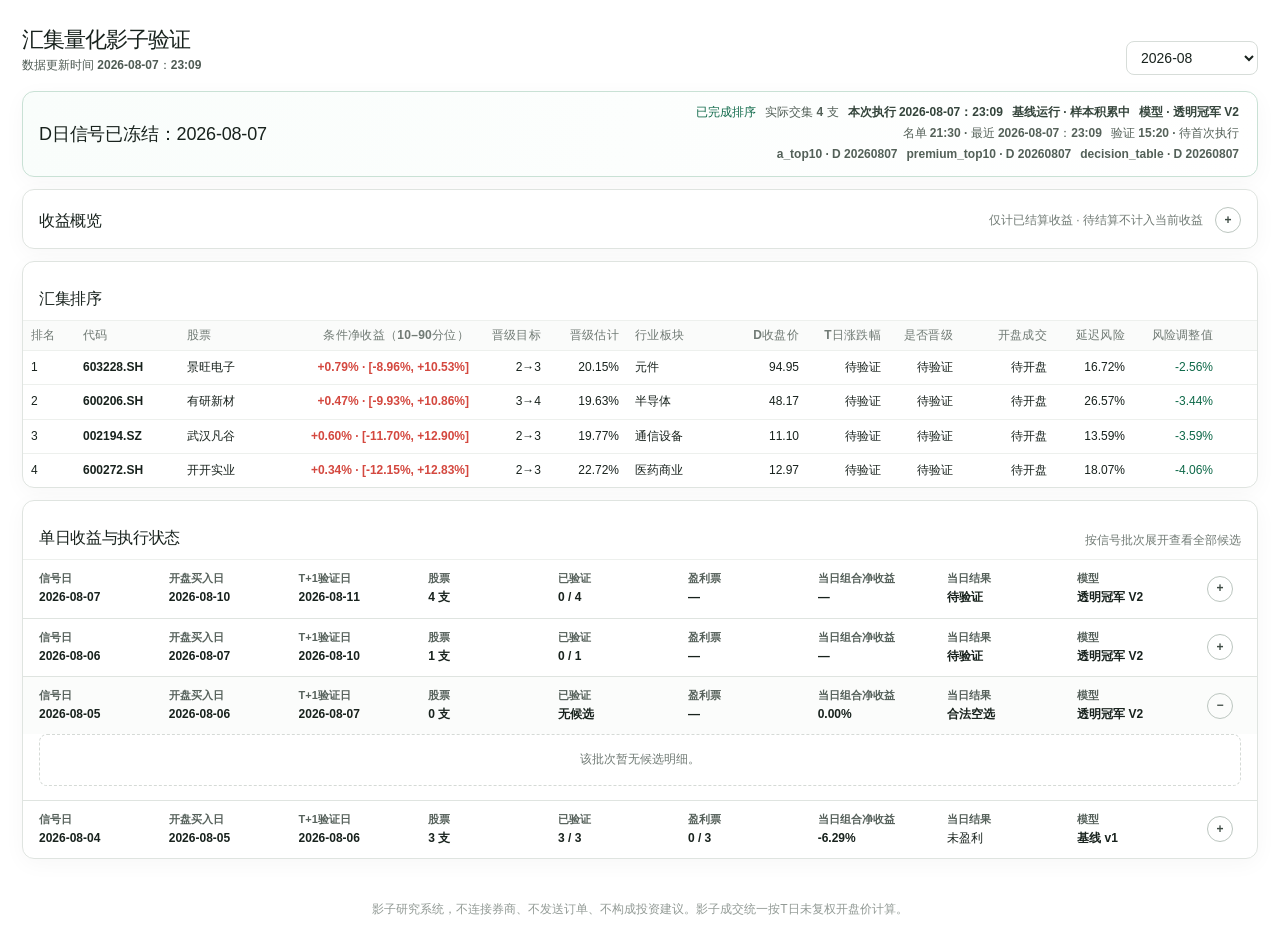
==== index.html @ ae7df6ad "Clarify performance stats and split scheduled validation" ====
<!doctype html>
<html lang="zh-CN">
<head>
  <meta charset="utf-8">
  <meta name="viewport" content="width=device-width, initial-scale=1">
  <meta name="color-scheme" content="light">
  <title>汇集量化影子验证</title>
  <link rel="stylesheet" href="./assets/styles.css?v=20260808-1">
</head>
<body>
  <header class="topbar">
    <div class="brand">
      <h1>汇集量化影子验证</h1>
      <p id="updated" class="updated">正在读取数据…</p>
    </div>
    <label class="month-picker">
      <select id="month" aria-label="统计月份"></select>
    </label>
  </header>

  <main>
    <section id="status" class="status-card" aria-live="polite"></section>

    <details class="panel overview-panel">
      <summary class="panel-head overview-summary">
        <div><h2>收益概览</h2></div>
        <span class="overview-summary-meta">
          <span class="muted">仅计已结算收益 · 待结算不计入当前收益</span>
          <span class="ledger-toggle overview-toggle" aria-hidden="true"></span>
        </span>
      </summary>
      <p id="overviewScope" class="overview-scope"></p>
      <div id="rankCards" class="rank-cards"></div>
      <div class="chart-head">
        <span id="chartTitle">TOP1 / TOP2 / TOP3收益对比</span>
        <span class="chart-meta">
          <span id="chartNote"></span>
          <span id="chartLegend" class="chart-legend"><i class="dot rank-one"></i>TOP1 <i class="dot rank-two"></i>TOP2 <i class="dot rank-three"></i>TOP3</span>
        </span>
      </div>
      <div id="chart" class="chart" role="img" aria-label="TOP1、TOP2、TOP3的收益统计"></div>
    </details>

    <section class="panel">
      <div class="panel-head">
        <div><h2>汇集排序</h2></div>
      </div>
      <div
        id="candidates"
        class="table-wrap"
        tabindex="0"
        role="region"
        aria-label="汇集排序表，可横向滑动查看全部字段"
      ></div>
    </section>

    <section class="panel">
      <div class="panel-head">
        <div><h2>单日收益与执行状态</h2></div>
        <span class="muted">按信号批次展开查看全部候选</span>
      </div>
      <div id="daily" class="daily-ledger"></div>
    </section>
  </main>

  <footer>影子研究系统，不连接券商、不发送订单、不构成投资建议。影子成交统一按T日未复权开盘价计算。</footer>
  <script src="./assets/app.js?v=20260808-1" defer></script>
</body>
</html>
---- assets/styles.css ----
:root {
  --ink: #18221d;
  --muted: #707a74;
  --subtle: #929a95;
  --paper: #f4f6f4;
  --card: #ffffff;
  --line: #dfe4e0;
  --line-soft: #edf0ed;
  --green: #16865f;
  --green-deep: #0d6848;
  --green-soft: #eaf7f0;
  --orange: #a65e23;
  --orange-soft: #fff5e9;
  --red: #d4483f;
  --red-soft: #fff0ee;
  --blue: #4e7195;
  --gold: #a0844c;
}

* { box-sizing: border-box; }

body {
  margin: 0;
  color: var(--ink);
  background: #fff;
  font: 13px/1.45 -apple-system, BlinkMacSystemFont, "SF Pro Text", "PingFang SC", "Helvetica Neue", sans-serif;
  -webkit-font-smoothing: antialiased;
}

.topbar {
  max-width: 1380px;
  margin: 0 auto;
  padding: 28px 22px 16px;
  display: flex;
  align-items: end;
  justify-content: space-between;
  gap: 24px;
}

h1, h2, p { margin-top: 0; }
h1 {
  margin-bottom: 5px;
  font-size: clamp(26px, 3.2vw, 38px);
  font-weight: 520;
  letter-spacing: -.045em;
  line-height: 1.1;
}
h2 {
  margin-bottom: 0;
  font-size: 17px;
  font-weight: 560;
  letter-spacing: -.02em;
}
.updated { margin: 0; color: #4f5b54; font-size: 12px; font-weight: 560; }
.muted { color: var(--muted); }
.month-picker {
  display: grid;
  gap: 4px;
  color: var(--muted);
  font-size: 10px;
}
select {
  min-width: 132px;
  padding: 7px 30px 7px 10px;
  border: 1px solid #d7ddd9;
  border-radius: 8px;
  color: var(--ink);
  background: rgba(255, 255, 255, .9);
  font: inherit;
  outline: none;
}
select#month { font-size: 14px !important; }
select:focus { border-color: #83b9a3; box-shadow: 0 0 0 3px rgba(22, 134, 95, .09); }

main {
  max-width: 1380px;
  margin: 0 auto;
  padding: 0 22px 42px;
  display: grid;
  gap: 12px;
}

.panel, .status-card {
  border: 1px solid var(--line);
  border-radius: 12px;
  background: rgba(255, 255, 255, .94);
  box-shadow: 0 5px 22px rgba(24, 34, 29, .035);
  overflow: hidden;
}
.status-card {
  min-height: 62px;
  padding: 12px 16px;
  display: flex;
  align-items: center;
  justify-content: space-between;
  gap: 16px;
}
.status-card.error { border-color: #eccbc7; background: #fffafa; }
.status-card.ok { border-color: #c9e1d5; background: linear-gradient(100deg, #f9fdfb, #fff); }
.status-copy { flex: 0 0 auto; }
.status-title {
  margin: 0;
  font-size: 15px;
  font-weight: 530;
  letter-spacing: -.01em;
  white-space: nowrap;
}
.status-meta {
  min-width: 0;
  display: grid;
  justify-items: end;
  gap: 4px;
}
.status-meta-row {
  display: flex;
  align-items: center;
  justify-content: flex-end;
  gap: 5px;
}
.pill, .badge {
  display: inline-flex;
  align-items: center;
  min-height: 22px;
  border-radius: 6px;
  padding: 3px 7px;
  background: #f0f2f0;
  color: #536058;
  font-size: 10px;
  font-weight: 570;
  white-space: nowrap;
}
.badge.good { background: var(--green-soft); color: var(--green-deep); }
.badge.warn { background: var(--orange-soft); color: var(--orange); }
.badge.bad { background: var(--red-soft); color: #a83b35; }
.status-meta .pill,
.status-meta .badge {
  min-height: auto;
  padding: 0 2px;
  border-radius: 0;
  background: transparent;
}
.engine-meta-text,
.automation-meta-text {
  display: inline-flex;
  align-items: center;
  padding: 0 2px;
  color: #34443b;
  font-weight: 620;
  white-space: nowrap;
}
.automation-meta-text {
  color: #556159;
  font-size: 10px;
  font-weight: 570;
}
.panel-head {
  min-height: 58px;
  padding: 13px 16px 10px;
  display: flex;
  align-items: end;
  justify-content: space-between;
  gap: 14px;
}
.panel-head > .muted { font-size: 10px; }
.overview-summary {
  cursor: pointer;
  list-style: none;
  align-items: center;
}
.overview-summary::-webkit-details-marker { display: none; }
.overview-summary-meta {
  display: flex;
  align-items: center;
  gap: 12px;
}
.overview-toggle { flex: 0 0 auto; }
.overview-panel[open] .overview-toggle::before { content: "−"; }

.overview-scope {
  margin: 0 16px;
  padding: 0 0 10px;
  border-bottom: 1px solid var(--line-soft);
  color: #536058;
  font-size: 10px;
  font-weight: 540;
}
.rank-cards {
  padding: 12px 16px 14px;
  display: grid;
  gap: 13px;
}
.metric-group { min-width: 0; }
.metric-group + .metric-group {
  padding-top: 12px;
  border-top: 1px solid var(--line-soft);
}
.metric-group-head {
  min-height: 22px;
  margin-bottom: 7px;
  display: flex;
  align-items: baseline;
  justify-content: space-between;
  gap: 12px;
}
.metric-group-head h3 {
  margin: 0;
  font-size: 12px;
  font-weight: 650;
  letter-spacing: -.01em;
}
.metric-group-head span {
  color: var(--muted);
  font-size: 10px;
}
.rank-card-grid {
  display: grid;
  gap: 8px;
}
.rank-strategy-grid { grid-template-columns: repeat(3, minmax(0, 1fr)); }
.portfolio-strategy-grid { grid-template-columns: repeat(2, minmax(0, 1fr)); }
.rank-card {
  min-height: 124px;
  padding: 11px 12px 9px;
  border: 1px solid var(--line);
  border-radius: 9px;
  background: #fbfcfb;
  position: relative;
}
.rank-card::before {
  content: "";
  position: absolute;
  inset: 0 auto 0 0;
  width: 2px;
  border-radius: 9px 0 0 9px;
  background: var(--accent, var(--green));
}
.metric-card-head {
  display: flex;
  align-items: center;
  justify-content: space-between;
  gap: 10px;
}
.metric-card-head > .card-label {
  color: var(--ink);
  font-size: 11px;
  font-weight: 650;
}
.settlement-badge {
  flex: 0 0 auto;
  padding: 1px 6px;
  border: 1px solid #cfd6d1;
  border-radius: 999px;
  color: #536058;
  background: #fff;
  font-size: 9px;
  font-weight: 620;
}
.settlement-badge.final { border-color: #a9d2bf; color: var(--green-deep); }
.settlement-badge.provisional { border-color: #dfc399; color: var(--orange); }
.settlement-badge.pending { border-color: #c9d0cc; color: #667169; }
.settlement-badge.empty { color: var(--subtle); }
.metric-name {
  display: block;
  margin-top: 8px;
  color: var(--muted);
  font-size: 10px;
}
.rank-card strong {
  display: block;
  margin: 1px 0 7px;
  font-size: 23px;
  font-weight: 540;
  letter-spacing: -.035em;
}
.rank-1 { --accent: var(--green); }
.rank-2 { --accent: var(--blue); }
.rank-3 { --accent: var(--gold); }
.portfolio-card {
  --accent: #45ae7c;
  background: linear-gradient(145deg, #f8fdf9, #fff);
}
.portfolio-card.month { --accent: #8fbe5b; }
.metric-row {
  display: flex;
  justify-content: space-between;
  gap: 8px;
  margin-top: 2px;
  color: var(--muted);
  font-size: 9px;
}
.metric-row span:last-child { color: #4f5b54; text-align: right; }

.chart-head {
  margin: 0 16px;
  padding-top: 10px;
  border-top: 1px solid var(--line-soft);
  display: flex;
  justify-content: space-between;
  color: var(--muted);
  font-size: 10px;
}
.chart-meta { display: flex; align-items: center; gap: 10px; }
.chart-meta > #chartNote { color: #58645d; }
.chart-legend { display: flex; align-items: center; gap: 5px; }
.chart-legend[hidden] { display: none; }
.dot { width: 6px; height: 6px; margin-left: 7px; border-radius: 50%; background: var(--green); }
.rank-one { background: var(--green); }
.rank-two { background: var(--blue); }
.rank-three { background: var(--gold); }
.chart { min-height: 190px; padding: 2px 16px 14px; }
.chart.is-empty { min-height: 72px; }
.chart.is-empty .empty { margin-bottom: 0; }
.chart svg { width: 100%; height: 190px; display: block; }
.chart .grid { stroke: #e9edea; stroke-width: 1; }
.chart .baseline { stroke: #aab4ae; stroke-width: 1.25; }
.chart text { fill: var(--subtle); font-size: 9px; }
.comparison-chart {
  min-height: 150px;
  padding: 16px 24px 18px;
}
.comparison-rows { display: grid; gap: 14px; }
.comparison-row {
  display: grid;
  grid-template-columns: 46px minmax(140px, 1fr) 74px;
  align-items: center;
  gap: 12px;
}
.comparison-label {
  color: var(--ink);
  font-size: 11px;
  font-weight: 650;
}
.comparison-row > strong {
  font-size: 12px;
  font-weight: 650;
  text-align: right;
}
.comparison-track {
  height: 10px;
  border-radius: 5px;
  background: #f0f2f0;
  position: relative;
}
.comparison-track::after {
  content: "";
  position: absolute;
  top: -4px;
  bottom: -4px;
  left: 50%;
  width: 1px;
  background: #9ea9a2;
}
.comparison-bar {
  position: absolute;
  top: 1px;
  bottom: 1px;
  z-index: 1;
  min-width: 2px;
  border-radius: 4px;
}
.comparison-bar.gain { left: 50%; }
.comparison-bar.loss { right: 50%; }
.comparison-scale {
  margin: 7px 86px 0 58px;
  display: grid;
  grid-template-columns: repeat(3, 1fr);
  color: var(--subtle);
  font-size: 9px;
}
.comparison-scale span:nth-child(2) { text-align: center; }
.comparison-scale span:last-child { text-align: right; }

.empty {
  margin: 0 16px 14px;
  padding: 16px;
  border: 1px dashed #d5dad6;
  border-radius: 8px;
  color: var(--muted);
  font-size: 11px;
  text-align: center;
}
.panel,
.table-wrap,
.daily-ledger,
.ledger-day {
  min-width: 0;
}
.table-wrap {
  max-width: 100%;
  overflow-x: auto;
  overscroll-behavior-inline: contain;
  scrollbar-width: thin;
  -webkit-overflow-scrolling: touch;
}
.table-wrap:focus-visible {
  outline: 2px solid #5d9f83;
  outline-offset: -3px;
}
table { width: 100%; border-collapse: collapse; min-width: 760px; }
th, td {
  height: 42px;
  padding: 8px 12px;
  border-top: 1px solid var(--line-soft);
  text-align: right;
  vertical-align: middle;
  white-space: nowrap;
}
th {
  height: 34px;
  color: var(--muted);
  background: #fafbfa;
  font-size: 9px;
  font-weight: 560;
  letter-spacing: .025em;
}
th.left, td.left { text-align: left; }
td.code,
td.name { color: var(--ink); font-weight: 570; }
.positive { color: var(--red); font-weight: 650; }
.negative { color: var(--green-deep); }
.candidate-state { max-width: 88px; }
.candidate-table th,
.candidate-table td {
  height: 34px;
  padding: 5px 8px;
}
.candidate-table th { height: 30px; }
.candidate-table { table-layout: fixed; }
.candidate-table .col-rank { width: 52px; }
.candidate-table .col-code { width: 104px; }
.candidate-table .col-name { width: 108px; }
.candidate-table .col-return-range,
.daily-detail-table .col-return-range { width: 190px; }
.candidate-table .col-stage { width: 72px; }
.candidate-table .col-promotion { width: 78px; }
.candidate-table .col-industry { width: 104px; }
.candidate-table .col-d-close { width: 76px; }
.candidate-table .col-t-return { width: 82px; }
.candidate-table .col-promoted { width: 72px; }
.candidate-table .col-fill,
.daily-detail-table .col-fill { width: 94px; }
.candidate-table .col-delay,
.daily-detail-table .col-delay { width: 78px; }
.candidate-table .col-utility,
.daily-detail-table .col-utility { width: 88px; }
.candidate-table .col-gate,
.daily-detail-table .col-gate { width: 170px; }
.candidate-table .col-execution { width: 96px; }
.gate-text {
  display: inline-block;
  max-width: 100%;
  overflow: hidden;
  font-weight: 620;
  text-overflow: ellipsis;
  vertical-align: middle;
  white-space: nowrap;
}
.gate-text.trade { color: var(--green-deep); }
.gate-text.no-trade { color: #6c5540; }

.daily-ledger { border-top: 1px solid var(--line-soft); }
.ledger-day + .ledger-day { border-top: 1px solid var(--line); }
.ledger-day > summary {
  list-style: none;
  cursor: pointer;
  display: grid;
  grid-template-columns: repeat(9, minmax(72px, 1fr)) 34px;
  gap: 8px;
  align-items: center;
  min-width: 900px;
  padding: 11px 16px;
  transition: background .15s ease;
}
.ledger-day > summary::-webkit-details-marker { display: none; }
.ledger-day > summary:hover { background: #fafcfa; }
.ledger-fact { min-width: 0; }
.ledger-fact small {
  display: block;
  margin-bottom: 2px;
  color: #56615b;
  font-size: 9px;
  font-weight: 620;
}
.ledger-fact strong {
  display: block;
  overflow: hidden;
  color: var(--ink);
  font-size: 12px;
  font-weight: 650;
  text-overflow: ellipsis;
  white-space: nowrap;
}
.ledger-fact strong.positive,
.ledger-fact strong.negative { font-weight: 590; }
.ledger-toggle {
  width: 26px;
  height: 26px;
  border: 1.5px solid #bcc6c0;
  border-radius: 50%;
  display: grid;
  place-items: center;
  color: #3f4c45;
  font-size: 17px;
  font-weight: 650;
}
.ledger-toggle::before { content: "+"; }
.ledger-day[open] .ledger-toggle::before { content: "−"; }
.ledger-day[open] > summary { background: #fbfcfb; }
.ledger-day .table-wrap { animation: reveal .18s ease-out; }
@keyframes reveal { from { opacity: .25; transform: translateY(-2px); } }
.stock-cell { display: flex; align-items: baseline; gap: 6px; }
.stock-cell strong { font-weight: 580; }
.stock-cell span { color: var(--ink); font-size: 10px; }

footer {
  max-width: 1380px;
  margin: 0 auto;
  padding: 0 22px 28px;
  color: var(--subtle);
  font-size: 9px;
  text-align: center;
}

@media (max-width: 1020px) {
  .rank-strategy-grid { grid-template-columns: repeat(3, minmax(0, 1fr)); }
  .portfolio-strategy-grid { grid-template-columns: repeat(2, minmax(0, 1fr)); }
}

@media (max-width: 900px) {
  .ledger-day > summary {
    min-width: 0;
    grid-template-columns: repeat(4, minmax(0, 1fr));
    padding-right: 58px;
    position: relative;
  }
  .ledger-day > summary .ledger-toggle {
    position: absolute;
    top: 11px;
    right: 16px;
  }
}

@media (max-width: 720px) {
  .topbar, .status-card, .panel-head { align-items: stretch; flex-direction: column; }
  .topbar {
    gap: 12px;
    padding: 16px 8px 10px;
  }
  h1 { font-size: 20px !important; }
  .month-picker,
  select#month { width: 100%; }
  select#month {
    min-height: 44px;
    padding-block: 9px;
    font-size: 16px !important;
  }
  main {
    gap: 10px;
    padding: 0 8px 28px;
  }
  footer { padding: 0 12px 22px; }
  .status-card {
    gap: 8px;
    padding: 11px 12px;
  }
  .status-title {
    font-size: 16px !important;
    line-height: 1.35;
  }
  .status-title { white-space: normal; }
  .status-meta { justify-items: start; }
  .status-meta-row {
    flex-wrap: wrap;
    justify-content: flex-start;
  }
  .panel-head {
    min-height: 52px;
    gap: 5px;
    padding: 11px 12px 9px;
  }
  .overview-summary {
    min-height: 52px;
    align-items: center;
    flex-direction: row;
  }
  .overview-summary-meta { margin-left: auto; }
  .overview-summary-meta > .muted { display: none; }
  .overview-toggle {
    width: 32px;
    height: 32px;
  }
  .rank-cards { padding-inline: 12px; }
  .rank-card-grid { grid-template-columns: 1fr; }
  .metric-group-head { align-items: flex-start; flex-direction: column; gap: 2px; }
  .overview-scope { margin-inline: 12px; line-height: 1.5; }
  .chart-head { align-items: flex-start; flex-direction: column; gap: 5px; }
  .chart-meta { width: 100%; flex-wrap: wrap; }
  .comparison-chart { min-height: 148px; padding: 15px 12px 17px; }
  .comparison-row { grid-template-columns: 42px minmax(100px, 1fr) 66px; gap: 7px; }
  .comparison-scale { margin-right: 73px; margin-left: 49px; }
  .panel, .status-card { border-radius: 10px; }
  .ledger-day > summary {
    min-width: 0;
    grid-template-columns: repeat(2, minmax(0, 1fr));
    gap: 10px 12px;
    padding: 12px 52px 12px 12px;
  }
  .ledger-day > summary .ledger-toggle {
    top: 12px;
    right: 12px;
    width: 32px;
    height: 32px;
  }
  .ledger-fact strong {
    overflow: visible;
    line-height: 1.3;
    text-overflow: clip;
    white-space: normal;
  }
  .candidate-table th.sticky-code,
  .candidate-table td.sticky-code {
    left: 0;
    width: 96px !important;
  }
  .candidate-table th.sticky-name,
  .candidate-table td.sticky-name {
    left: 96px;
    width: 96px !important;
    box-shadow: 5px 0 8px -7px rgba(24, 34, 29, .6);
  }
  .candidate-table .sticky-code,
  .candidate-table .sticky-name,
  .daily-detail-table .sticky-stock {
    position: sticky;
    z-index: 2;
    background: #fff;
  }
  .candidate-table th.sticky-code,
  .candidate-table th.sticky-name,
  .daily-detail-table th.sticky-stock {
    z-index: 3;
    background: #fafbfa;
  }
  .daily-detail-table .sticky-stock {
    left: 0;
    width: 170px;
    max-width: 170px;
    box-shadow: 5px 0 8px -7px rgba(24, 34, 29, .6);
  }
}

@media (prefers-reduced-motion: reduce) {
  .ledger-day .table-wrap { animation: none; }
}

/* Typography scale aligned with the Decision reference page. */
html,
body,
body * {
  font-size: 12px !important;
}

h1 {
  font-size: 22px !important;
}

h2 {
  font-size: 16px !important;
}

.status-title {
  font-size: 18px !important;
}

.rank-card strong {
  font-size: 19px !important;
}

.rank-card > .card-label,
.metric-row,
.ledger-fact small {
  font-size: 11px !important;
}

.rank-card > .top-rank-label {
  color: var(--ink);
  font-size: 14px !important;
  font-weight: 650;
}
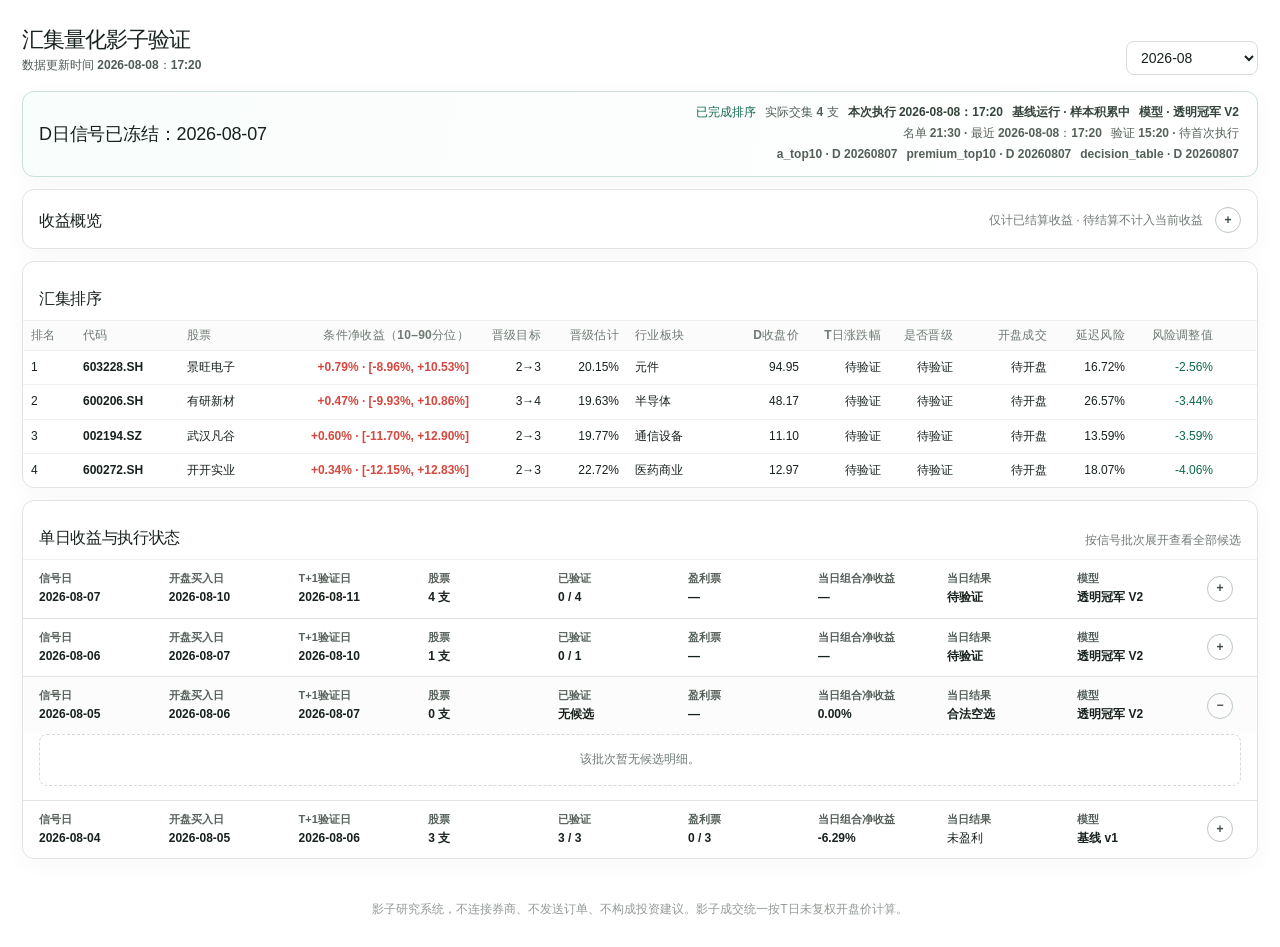
==== commit 7483ec7e: "Run validation at 19:00 with trading-day safeguards" ====
--- a/index.html
+++ b/index.html
@@ -5,7 +5,7 @@
   <meta name="viewport" content="width=device-width, initial-scale=1">
   <meta name="color-scheme" content="light">
   <title>汇集量化影子验证</title>
-  <link rel="stylesheet" href="./assets/styles.css?v=20260808-1">
+  <link rel="stylesheet" href="./assets/styles.css?v=20260808-2">
 </head>
 <body>
   <header class="topbar">
@@ -64,6 +64,6 @@
   </main>
 
   <footer>影子研究系统，不连接券商、不发送订单、不构成投资建议。影子成交统一按T日未复权开盘价计算。</footer>
-  <script src="./assets/app.js?v=20260808-1" defer></script>
+  <script src="./assets/app.js?v=20260808-2" defer></script>
 </body>
 </html>
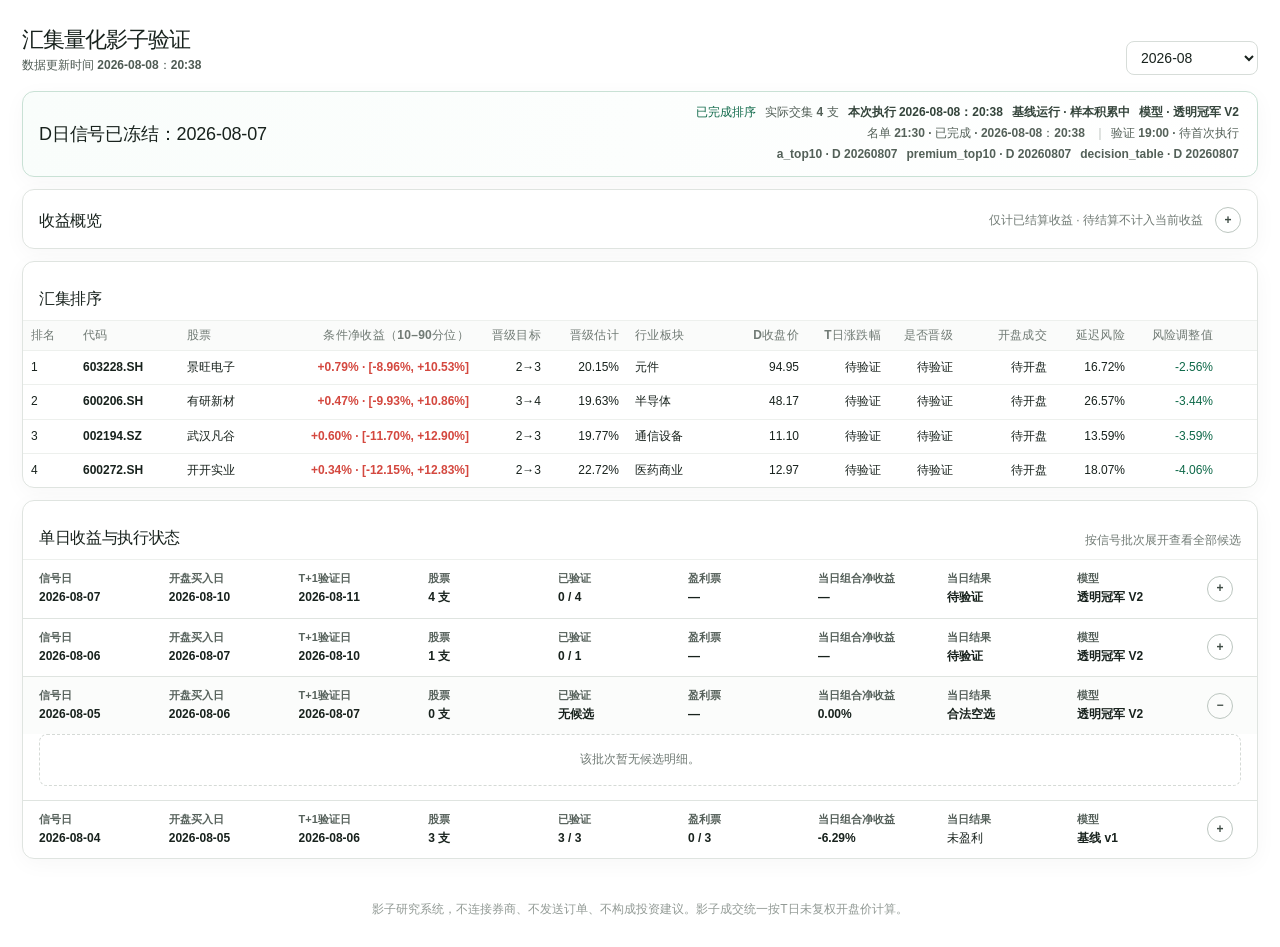
==== commit 27f08643: "Add batch benchmarks and auditable automation results" ====
--- a/index.html
+++ b/index.html
@@ -5,7 +5,7 @@
   <meta name="viewport" content="width=device-width, initial-scale=1">
   <meta name="color-scheme" content="light">
   <title>汇集量化影子验证</title>
-  <link rel="stylesheet" href="./assets/styles.css?v=20260808-2">
+  <link rel="stylesheet" href="./assets/styles.css?v=20260808-3">
 </head>
 <body>
   <header class="topbar">
@@ -64,6 +64,6 @@
   </main>
 
   <footer>影子研究系统，不连接券商、不发送订单、不构成投资建议。影子成交统一按T日未复权开盘价计算。</footer>
-  <script src="./assets/app.js?v=20260808-2" defer></script>
+  <script src="./assets/app.js?v=20260808-3" defer></script>
 </body>
 </html>
--- a/assets/styles.css
+++ b/assets/styles.css
@@ -152,6 +152,20 @@
   color: #556159;
   font-size: 10px;
   font-weight: 570;
+}
+.status-meta-automation {
+  flex-wrap: wrap;
+  row-gap: 2px;
+}
+.status-meta-automation .automation-meta-text + .automation-meta-text::before {
+  content: "｜";
+  margin-right: 5px;
+  color: #aab1ac;
+  font-weight: 400;
+}
+.automation-meta-text.degraded {
+  color: #a35921;
+  font-weight: 680;
 }
 .panel-head {
   min-height: 58px;
@@ -573,6 +587,13 @@
     flex-wrap: wrap;
     justify-content: flex-start;
   }
+  .status-meta-automation {
+    display: grid;
+    gap: 3px;
+  }
+  .status-meta-automation .automation-meta-text + .automation-meta-text::before {
+    content: none;
+  }
   .panel-head {
     min-height: 52px;
     gap: 5px;
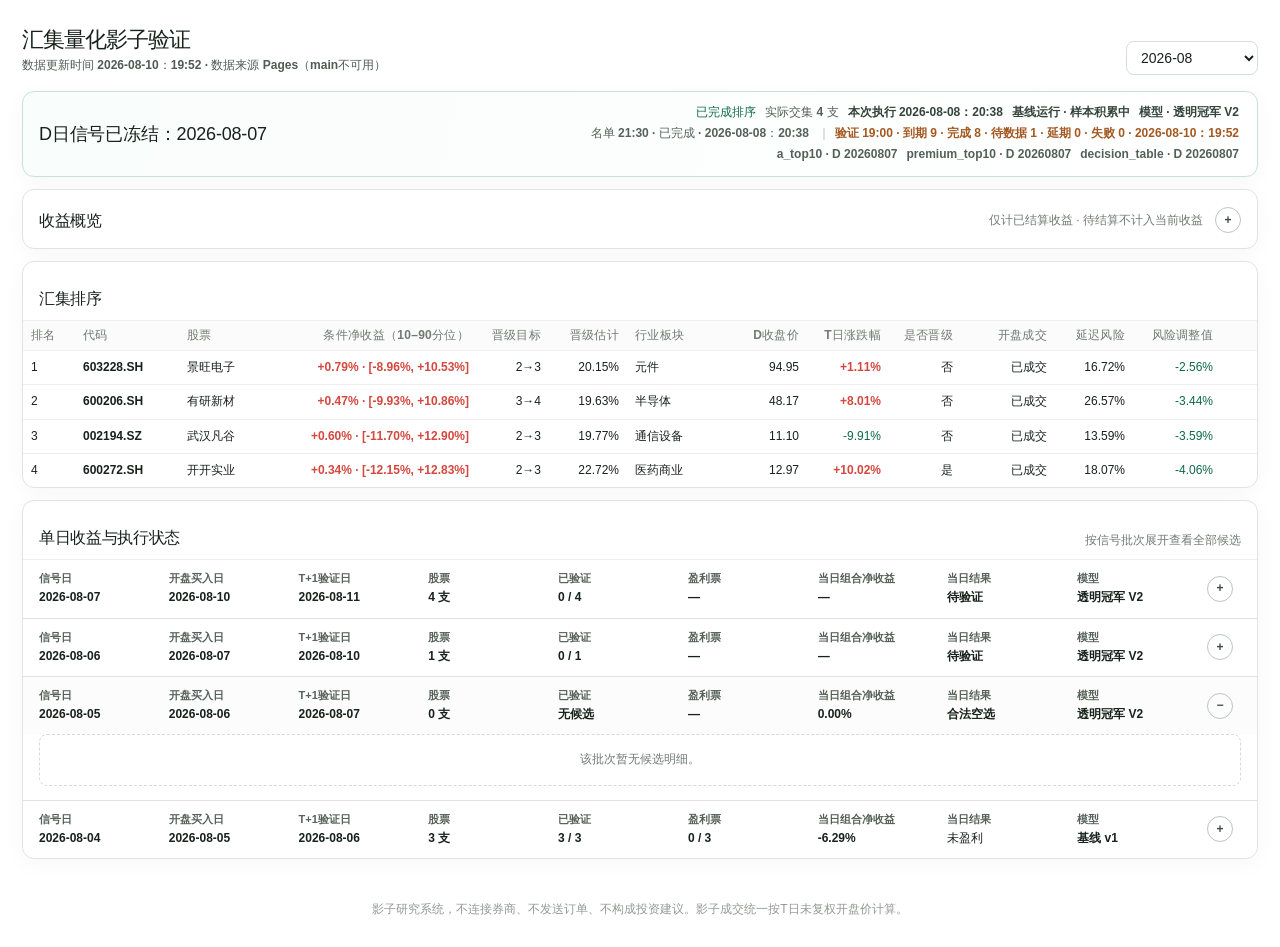
==== commit 5cbe9973: "Decouple scheduled batches from Pages deployment" ====
--- a/index.html
+++ b/index.html
@@ -5,13 +5,13 @@
   <meta name="viewport" content="width=device-width, initial-scale=1">
   <meta name="color-scheme" content="light">
   <title>汇集量化影子验证</title>
-  <link rel="stylesheet" href="./assets/styles.css?v=20260808-3">
+  <link rel="stylesheet" href="./assets/styles.css?v=20260810-1">
 </head>
 <body>
   <header class="topbar">
     <div class="brand">
       <h1>汇集量化影子验证</h1>
-      <p id="updated" class="updated">正在读取数据…</p>
+      <p class="updated"><span id="updated">正在读取数据…</span><span id="dataSourceStatus" aria-live="polite"></span></p>
     </div>
     <label class="month-picker">
       <select id="month" aria-label="统计月份"></select>
@@ -64,6 +64,6 @@
   </main>
 
   <footer>影子研究系统，不连接券商、不发送订单、不构成投资建议。影子成交统一按T日未复权开盘价计算。</footer>
-  <script src="./assets/app.js?v=20260808-3" defer></script>
+  <script src="./assets/app.js?v=20260810-1" defer></script>
 </body>
 </html>
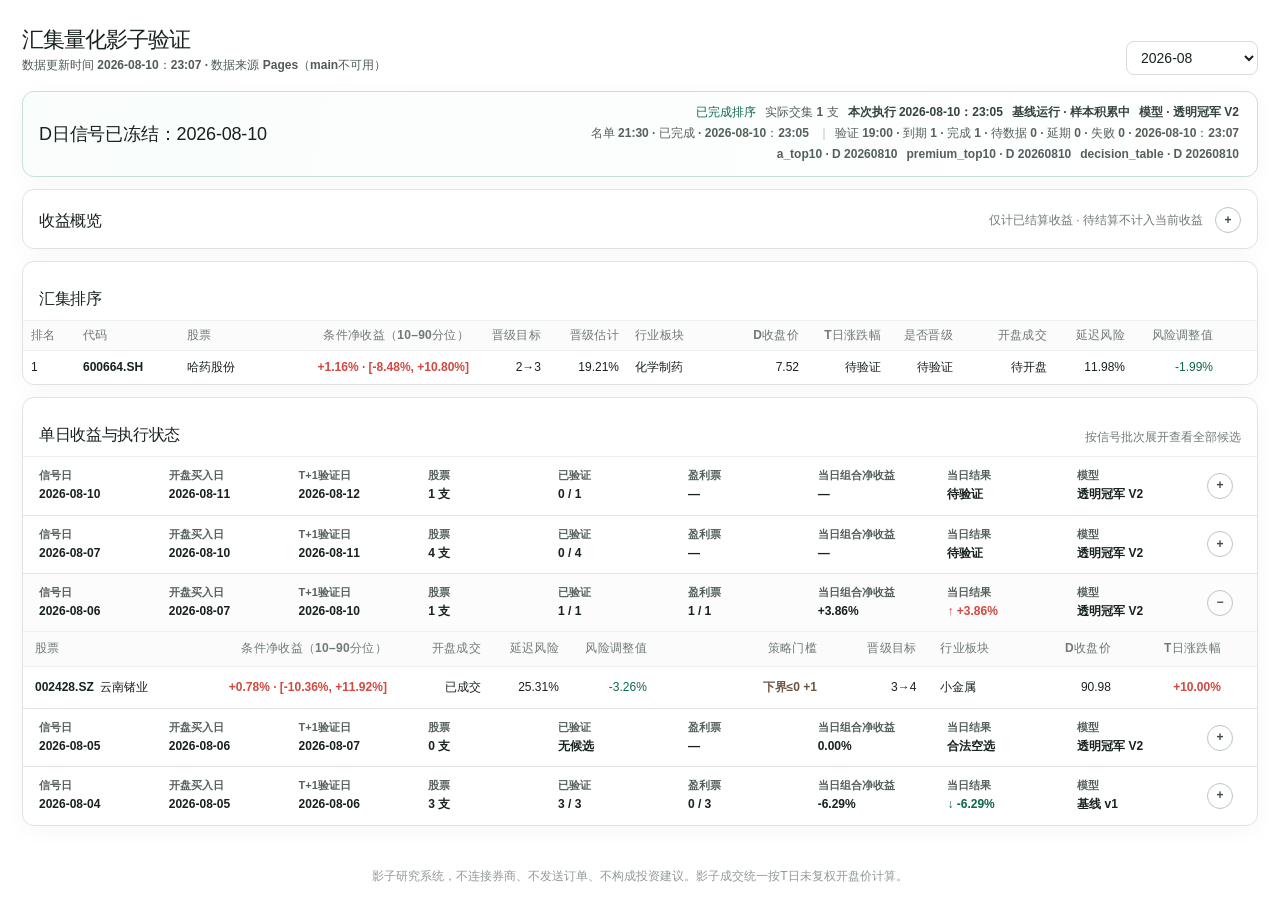
==== commit a1d36f3e: "Show directional return in daily results" ====
--- a/index.html
+++ b/index.html
@@ -5,7 +5,7 @@
   <meta name="viewport" content="width=device-width, initial-scale=1">
   <meta name="color-scheme" content="light">
   <title>汇集量化影子验证</title>
-  <link rel="stylesheet" href="./assets/styles.css?v=20260810-1">
+  <link rel="stylesheet" href="./assets/styles.css?v=20260810-2">
 </head>
 <body>
   <header class="topbar">
@@ -64,6 +64,6 @@
   </main>
 
   <footer>影子研究系统，不连接券商、不发送订单、不构成投资建议。影子成交统一按T日未复权开盘价计算。</footer>
-  <script src="./assets/app.js?v=20260810-1" defer></script>
+  <script src="./assets/app.js?v=20260810-2" defer></script>
 </body>
 </html>
--- a/assets/styles.css
+++ b/assets/styles.css
@@ -506,6 +506,9 @@
 }
 .ledger-fact strong.positive,
 .ledger-fact strong.negative { font-weight: 590; }
+.ledger-fact strong.daily-result { font-weight: 700; }
+.ledger-fact strong.daily-result.positive { color: var(--red); }
+.ledger-fact strong.daily-result.negative { color: var(--green-deep); }
 .ledger-toggle {
   width: 26px;
   height: 26px;
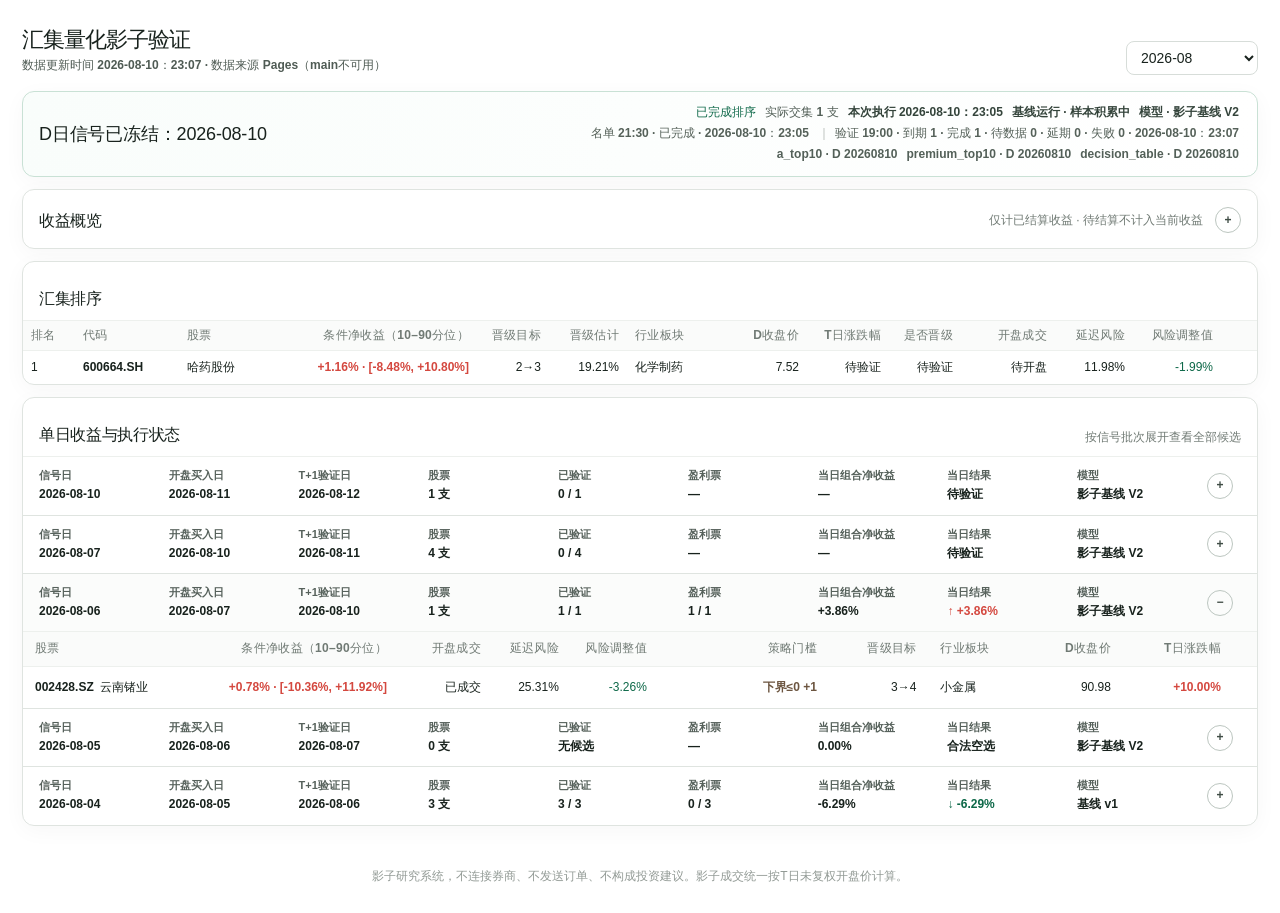
==== commit 4fc6a45d: "Rename active model display to shadow baseline V2" ====
--- a/index.html
+++ b/index.html
@@ -5,7 +5,7 @@
   <meta name="viewport" content="width=device-width, initial-scale=1">
   <meta name="color-scheme" content="light">
   <title>汇集量化影子验证</title>
-  <link rel="stylesheet" href="./assets/styles.css?v=20260810-2">
+  <link rel="stylesheet" href="./assets/styles.css?v=20260810-3">
 </head>
 <body>
   <header class="topbar">
@@ -64,6 +64,6 @@
   </main>
 
   <footer>影子研究系统，不连接券商、不发送订单、不构成投资建议。影子成交统一按T日未复权开盘价计算。</footer>
-  <script src="./assets/app.js?v=20260810-2" defer></script>
+  <script src="./assets/app.js?v=20260810-3" defer></script>
 </body>
 </html>
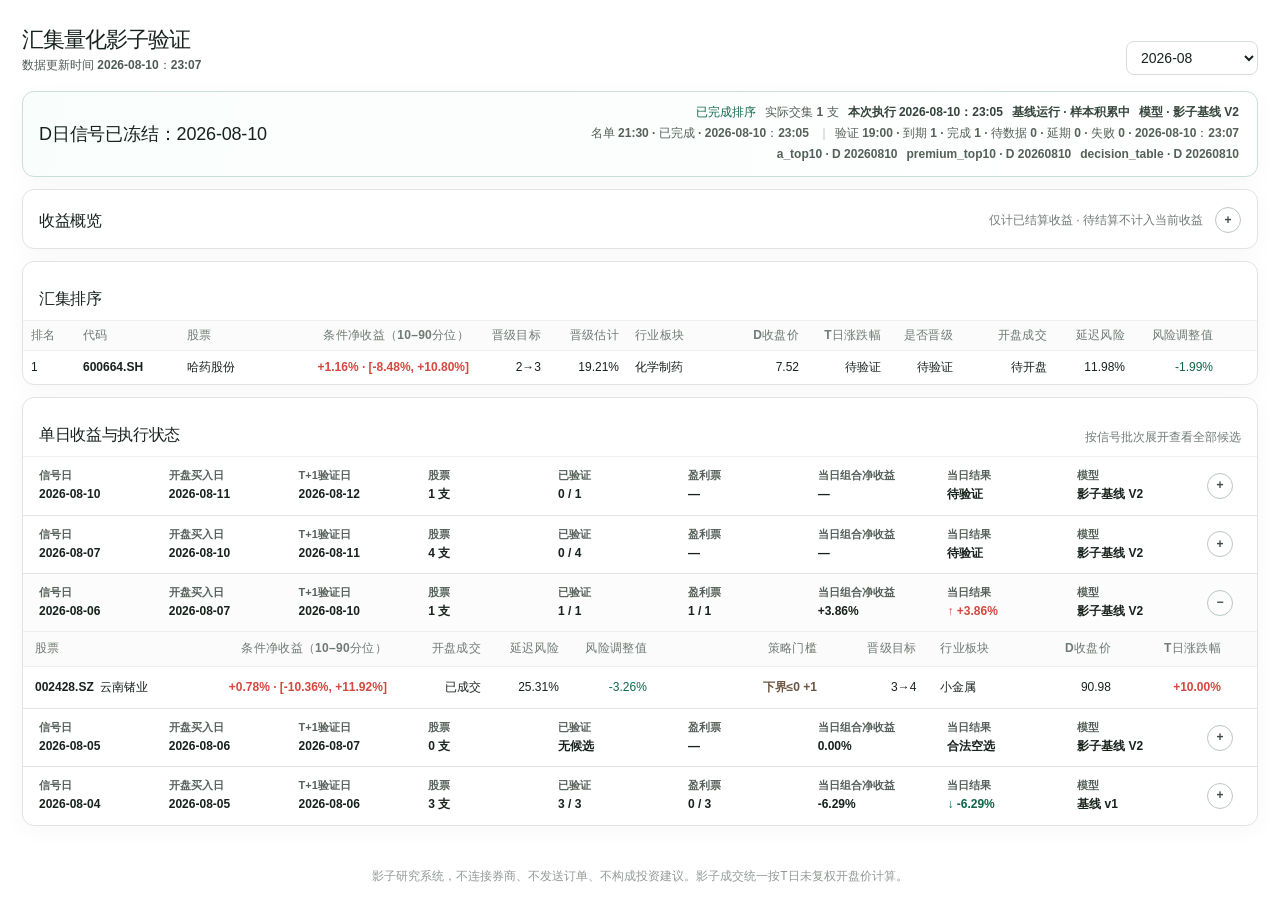
==== commit 1dfd6d90: "Remove data source status from page header" ====
--- a/index.html
+++ b/index.html
@@ -5,13 +5,13 @@
   <meta name="viewport" content="width=device-width, initial-scale=1">
   <meta name="color-scheme" content="light">
   <title>汇集量化影子验证</title>
-  <link rel="stylesheet" href="./assets/styles.css?v=20260810-3">
+  <link rel="stylesheet" href="./assets/styles.css?v=20260811-1">
 </head>
 <body>
   <header class="topbar">
     <div class="brand">
       <h1>汇集量化影子验证</h1>
-      <p class="updated"><span id="updated">正在读取数据…</span><span id="dataSourceStatus" aria-live="polite"></span></p>
+      <p class="updated"><span id="updated">正在读取数据…</span></p>
     </div>
     <label class="month-picker">
       <select id="month" aria-label="统计月份"></select>
@@ -64,6 +64,6 @@
   </main>
 
   <footer>影子研究系统，不连接券商、不发送订单、不构成投资建议。影子成交统一按T日未复权开盘价计算。</footer>
-  <script src="./assets/app.js?v=20260810-3" defer></script>
+  <script src="./assets/app.js?v=20260811-1" defer></script>
 </body>
 </html>
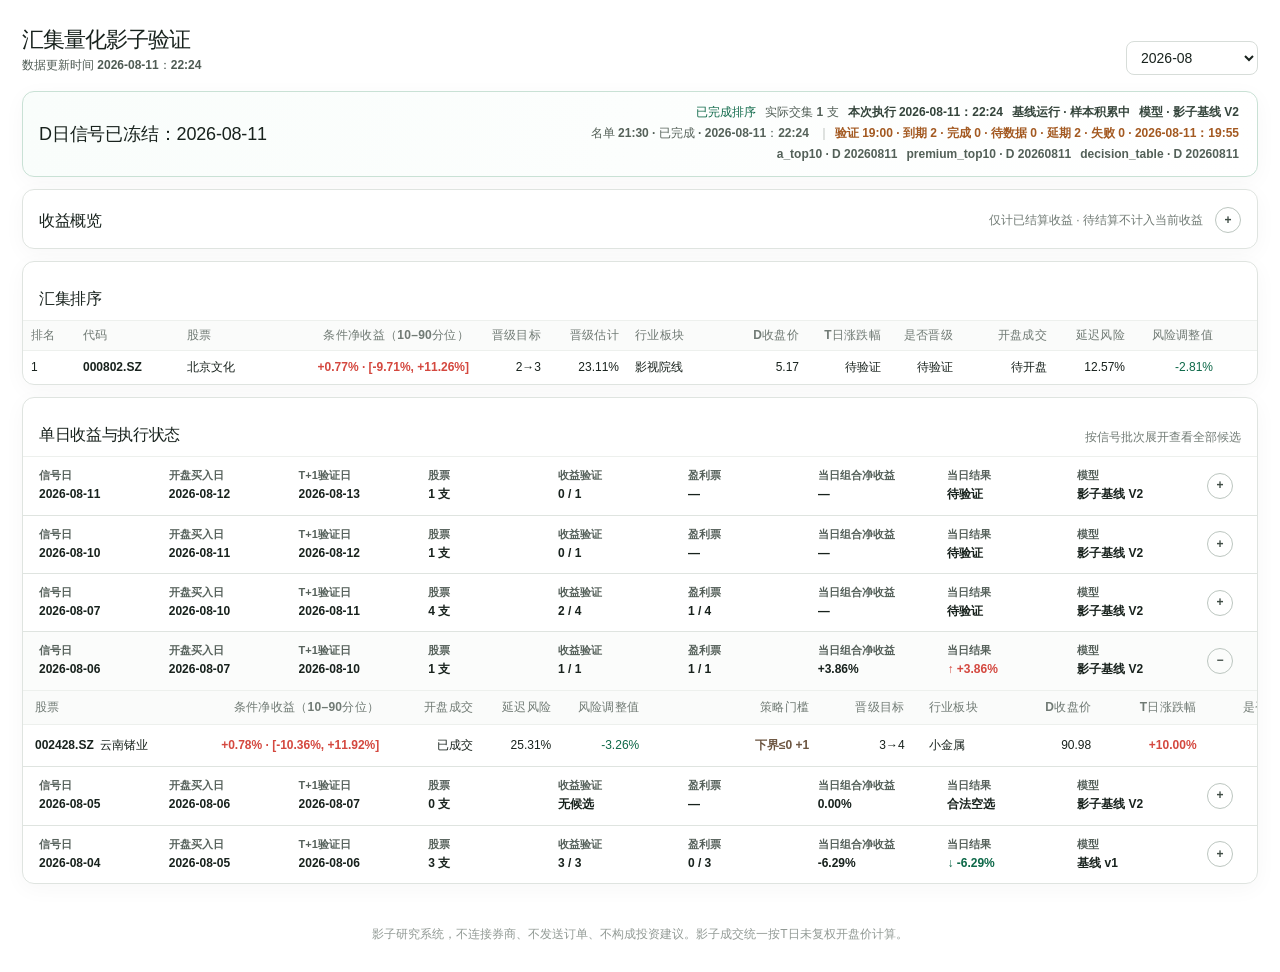
==== commit 5cbeac09: "Fix one-price exit direction and validation labels" ====
--- a/index.html
+++ b/index.html
@@ -5,7 +5,7 @@
   <meta name="viewport" content="width=device-width, initial-scale=1">
   <meta name="color-scheme" content="light">
   <title>汇集量化影子验证</title>
-  <link rel="stylesheet" href="./assets/styles.css?v=20260811-1">
+  <link rel="stylesheet" href="./assets/styles.css?v=20260811-2">
 </head>
 <body>
   <header class="topbar">
@@ -64,6 +64,6 @@
   </main>
 
   <footer>影子研究系统，不连接券商、不发送订单、不构成投资建议。影子成交统一按T日未复权开盘价计算。</footer>
-  <script src="./assets/app.js?v=20260811-1" defer></script>
+  <script src="./assets/app.js?v=20260811-2" defer></script>
 </body>
 </html>
